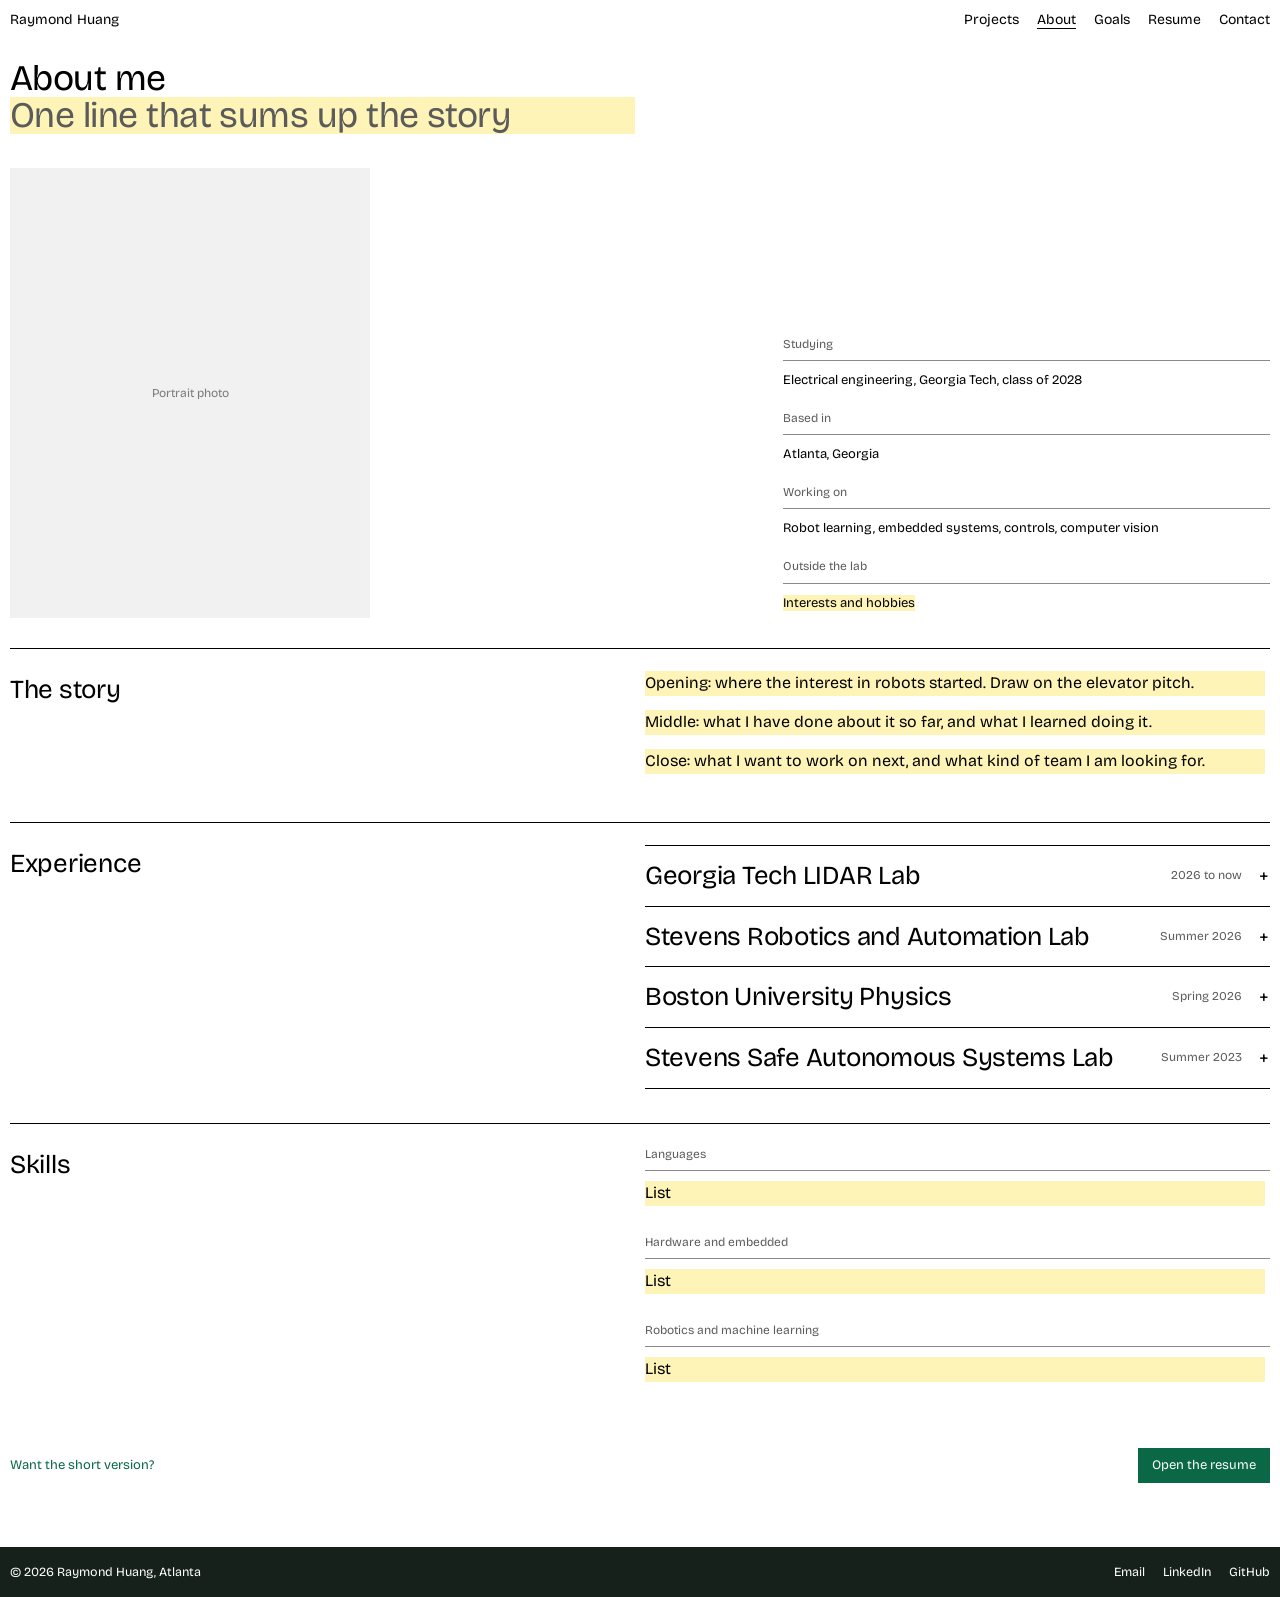
==== about.html @ d4c936e5 "Initial ePortfolio site structure" ====
<!doctype html>
<html lang="en">
<head>
<meta charset="utf-8">
<meta name="viewport" content="width=device-width, initial-scale=1">
<title>About, Raymond Huang</title>
<meta name="description" content="About Raymond Huang.">
<link rel="preconnect" href="https://fonts.googleapis.com">
<link rel="preconnect" href="https://fonts.gstatic.com" crossorigin>
<link href="https://fonts.googleapis.com/css2?family=Bricolage+Grotesque:opsz,wght@12..96,400;12..96,600&display=swap" rel="stylesheet">
<link rel="stylesheet" href="assets/styles.css">
</head>
<body>
<a class="skip" href="#main">Skip to content</a>
<header class="bar">
  <a href="index.html">Raymond Huang</a>
  <nav aria-label="Main"><ul>
    <li><a href="projects.html">Projects</a></li>
    <li><a href="about.html" aria-current="page">About</a></li>
    <li><a href="goals.html">Goals</a></li>
    <li><a href="resume.html">Resume</a></li>
    <li><a href="contact.html">Contact</a></li>
  </ul></nav>
</header>
<main id="main">
<section class="head">
  <div>
    <h1>About me<span class="todo">One line that sums up the story</span></h1>
    <!-- Replace with <img class="portrait" src="assets/img/portrait.jpg" alt="Raymond Huang"> -->
    <div class="ph portrait">Portrait photo</div>
  </div>
  <div class="meta">
    <div class="lab">Studying</div><p>Electrical engineering, Georgia Tech, class of 2028</p>
    <div class="lab">Based in</div><p>Atlanta, Georgia</p>
    <div class="lab">Working on</div><p>Robot learning, embedded systems, controls, computer vision</p>
    <div class="lab">Outside the lab</div><p><span class="todo">Interests and hobbies</span></p>
  </div>
</section>

<section class="part"><h2>The story</h2><div class="prose">
  <p class="todo">Opening: where the interest in robots started. Draw on the elevator pitch.</p>
  <p class="todo">Middle: what I have done about it so far, and what I learned doing it.</p>
  <p class="todo">Close: what I want to work on next, and what kind of team I am looking for.</p>
</div></section>

<section class="part"><h2>Experience</h2><div class="prose">
  <div class="rows">
    <details class="row"><summary>Georgia Tech LIDAR Lab<small>2026 to now</small></summary><p>Undergraduate researcher. <span class="todo">What I do there and what has come of it.</span></p></details>
    <details class="row"><summary>Stevens Robotics and Automation Lab<small>Summer 2026</small></summary><p>Research intern. <span class="todo">What I did there and what came of it.</span></p></details>
    <details class="row"><summary>Boston University Physics<small>Spring 2026</small></summary><p>Teaching assistant. <span class="todo">What I did there and what came of it.</span></p></details>
    <details class="row"><summary>Stevens Safe Autonomous Systems Lab<small>Summer 2023</small></summary><p>Research intern. <span class="todo">What I did there and what came of it.</span></p></details>
  </div>
</div></section>

<section class="part"><h2>Skills</h2><div class="prose">
  <div class="lab">Languages</div><p class="todo">List</p>
  <div class="lab">Hardware and embedded</div><p class="todo">List</p>
  <div class="lab">Robotics and machine learning</div><p class="todo">List</p>
</div></section>

<div class="cta"><span>Want the short version?</span><a class="btn" href="resume.html">Open the resume</a></div>
</main>
<footer class="end">
  <span>&copy; 2026 Raymond Huang, Atlanta</span>
  <span><a href="contact.html">Email</a><a href="contact.html">LinkedIn</a><a href="contact.html">GitHub</a></span>
</footer>
</body>
</html>
---- assets/styles.css ----
/* Raymond Huang ePortfolio. Rules and tokens are documented in design-language.md. */

:root{
  --ink:#000;--mute:#5B5B5B;--rule:#8A8A8A;--line:#CFCFCF;
  --tile:#F1F1F1;--cream:#FBFAF3;--acc:#0A6847;--deep:#17211C;
  --todo:#FFF4B8; /* highlight for placeholder text; delete the .todo rule when none are left */
}

*{box-sizing:border-box;margin:0;padding:0}
html{-webkit-text-size-adjust:100%}
body{min-height:100vh;display:flex;flex-direction:column;background:#fff;color:var(--ink);
  font:400 14px/1.45 "Bricolage Grotesque",Helvetica,Arial,sans-serif}
main{flex:1}
a{color:inherit;text-decoration:none}
ul{list-style:none}
h1,h2,h3{font-weight:400}
img{display:block;max-width:100%}
:focus-visible{outline:2px solid var(--acc);outline-offset:2px}
.skip{position:absolute;left:-999px}
.skip:focus{left:10px;top:10px;z-index:10;background:#fff;padding:6px 10px}
.todo{background:var(--todo)}
.link{color:var(--acc);text-decoration:underline;text-underline-offset:2px}

/* ---------- top bar ---------- */
.bar{display:flex;justify-content:space-between;gap:8px 16px;flex-wrap:wrap;padding:10px}
.bar ul{display:flex;gap:6px 18px;flex-wrap:wrap}
.bar a:hover{color:var(--acc)}
.bar a[aria-current]{text-decoration:underline;text-underline-offset:4px}

/* ---------- page header: headline and images left, labelled notes right ---------- */
.head{display:grid;grid-template-columns:1fr 1fr;gap:10px;padding:20px 10px 30px;align-items:end}
.head h1{font-size:clamp(26px,3.1vw,36px);line-height:1.03;letter-spacing:-.015em}
.head h1 span{display:block;color:var(--mute)}
.head.plain{align-items:start;padding-bottom:44px}
.comp{position:relative;margin-top:34px;aspect-ratio:16/9;max-width:640px}
.comp>*{position:absolute;width:54%;aspect-ratio:3/2;object-fit:cover;box-shadow:0 18px 44px rgba(0,0,0,.11)}
.comp>:first-child{left:5%;top:0}
.comp>:last-child{right:0;bottom:0;background:#fff}
.portrait{margin-top:34px;width:min(360px,100%);aspect-ratio:4/5;object-fit:cover}
.meta{padding-left:22%}
.meta p{font-size:13px;max-width:62ch;margin-bottom:6px}
.lab{font-size:12px;color:var(--mute);border-bottom:1px solid var(--rule);padding:14px 0 7px;margin-bottom:10px}

/* ---------- placeholders and tiles ---------- */
.ph{display:grid;place-items:center;text-align:center;padding:14px;background:var(--tile);color:#7A7A7A;font-size:12px}
.tiles{display:grid;grid-template-columns:repeat(4,1fr);gap:6px;padding:0 10px}
.tiles .t{aspect-ratio:4/5;width:100%;object-fit:cover;display:grid;place-items:center;text-align:center;padding:14px;background:var(--tile)}
.tiles .t.deep{background:var(--deep);color:#fff}
.tiles .t.deep svg{width:46%;height:auto}
.tiles .t.cream{background:var(--cream);color:#000;font-size:clamp(22px,2.6vw,34px);line-height:1.05;letter-spacing:-.02em}
.tiles .t.cream small{display:block;font-size:12px;letter-spacing:0;color:var(--mute);margin-top:10px}
.tiles b{display:block;font-weight:600;color:var(--acc);margin-top:9px}
.tiles span{display:block;color:var(--mute)}
.tiles a:hover b{text-decoration:underline;text-underline-offset:2px}
.tiles.shots{padding-bottom:40px}

/* ---------- results statement and action row ---------- */
.say{padding:46px 10px 18px;color:var(--acc)}
.say small{display:block;font-size:12px;margin-bottom:8px}
.say p{font-size:clamp(24px,3.3vw,44px);line-height:1.04;letter-spacing:-.02em;max-width:34em}
.cta{display:flex;justify-content:space-between;align-items:center;gap:12px;padding:18px 10px 64px;color:var(--acc);font-size:13px}
.btn{display:inline-block;background:var(--acc);color:#fff;padding:8px 14px;font-size:13px}
.btn:hover{background:#075237}

/* ---------- sections and rows ---------- */
.sec{padding:0 10px 72px}
.sec h2{font-size:clamp(28px,3.2vw,38px);letter-spacing:-.015em;line-height:1}
.sec .sub{font-size:12.5px;color:var(--mute);margin:8px 0 30px}
.rows{border-bottom:1px solid #000}
.row{display:block;border-top:1px solid #000}
.row>summary,a.row{display:flex;justify-content:space-between;align-items:center;gap:16px;padding:11px 0;
  font-size:clamp(20px,2.2vw,26px);letter-spacing:-.01em}
.row>summary{cursor:pointer;list-style:none}
.row>summary::-webkit-details-marker{display:none}
.row small{display:flex;gap:16px;align-items:center;font-size:12px;letter-spacing:0;color:var(--mute);text-align:right}
.row>summary small::after{content:"+";font-size:19px;color:#000;width:12px;text-align:center}
.row[open]>summary small::after{content:"\2212"}
a.row small{color:var(--acc)}
a.row:hover>span{color:var(--acc)}
.row ul{padding:2px 0 18px;max-width:800px}
.row li{display:grid;grid-template-columns:150px 1fr;gap:12px;padding:5px 0;font-size:13.5px}
.row li span{color:var(--mute)}
.row>p{font-size:16px;line-height:1.55;max-width:62ch;padding:2px 0 20px}

/* ---------- long-form parts: title left, reading text right ---------- */
.part{display:grid;grid-template-columns:1fr 1fr;gap:10px;margin:0 10px;padding:22px 0 34px;border-top:1px solid #000}
.part h2{font-size:clamp(20px,2.2vw,26px);letter-spacing:-.01em}
.prose p{font-size:16px;line-height:1.55;max-width:62ch;margin-bottom:14px}
.prose .lab:first-child{padding-top:0}

/* ---------- project index table ---------- */
.ix{width:100%;border-collapse:collapse;margin-top:44px;font-size:13px}
.ix th{font-weight:400;font-size:12px;color:var(--mute);text-align:left;border-bottom:1px solid var(--rule);padding:0 8px 8px 0}
.ix td{padding:8px 8px 0 0;vertical-align:top}
.ix a:hover{color:var(--acc)}
.ix .soon td{color:var(--mute)}

/* ---------- resume viewer ---------- */
.pdf{display:block;width:100%;height:min(1100px,130vw);border:1px solid var(--line)}

/* ---------- footer ---------- */
.end{background:var(--deep);color:#fff;display:flex;justify-content:space-between;flex-wrap:wrap;gap:10px;padding:16px 10px;font-size:12.5px}
.end span+span{display:flex;gap:18px}
.end a:hover{text-decoration:underline;text-underline-offset:3px}

/* ---------- phone ---------- */
@media(max-width:760px){
  body{font-size:15px}
  .head{grid-template-columns:1fr;gap:28px}
  .meta{padding-left:0}
  .meta p{font-size:14px}
  .tiles{grid-template-columns:1fr 1fr;row-gap:22px}
  .part{grid-template-columns:1fr}
  .row li{grid-template-columns:1fr;gap:0}
  .row>summary small{font-size:0;gap:0}
  .ix th:nth-child(3),.ix td:nth-child(3){display:none}
}
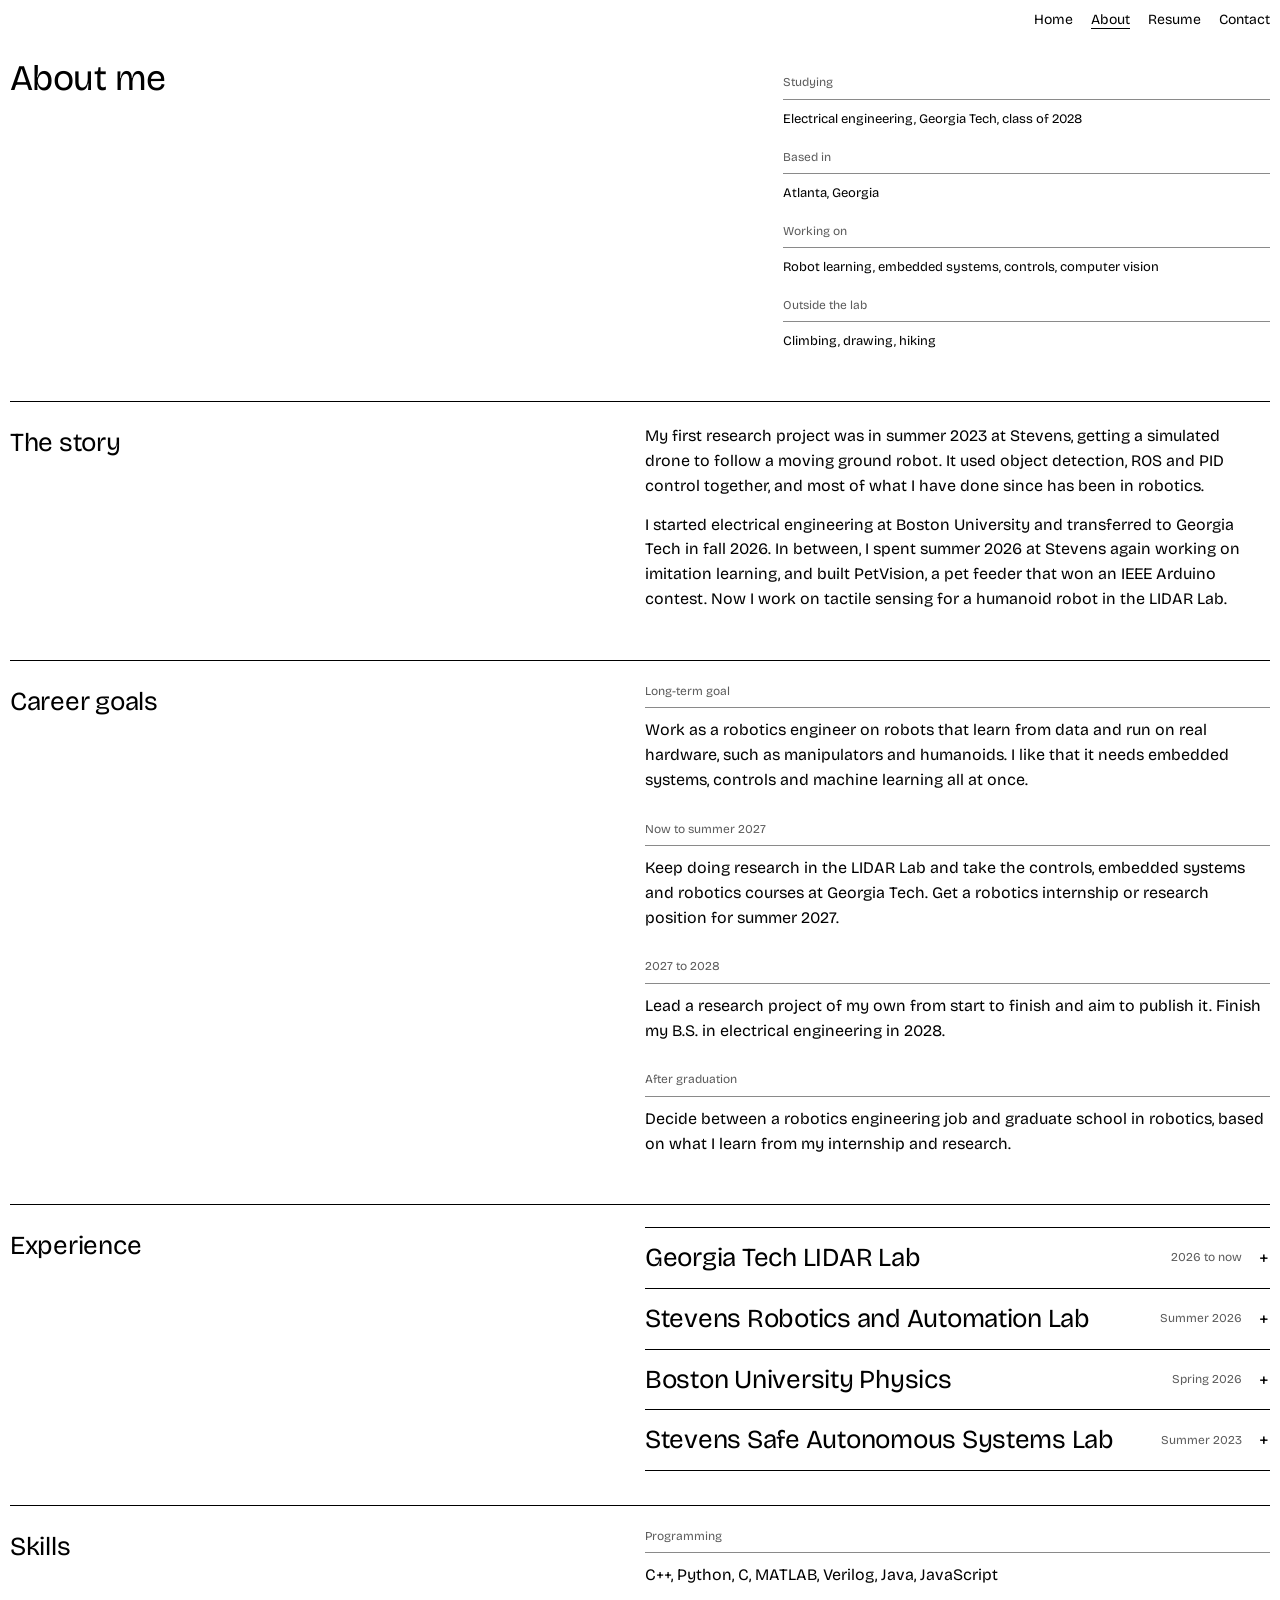
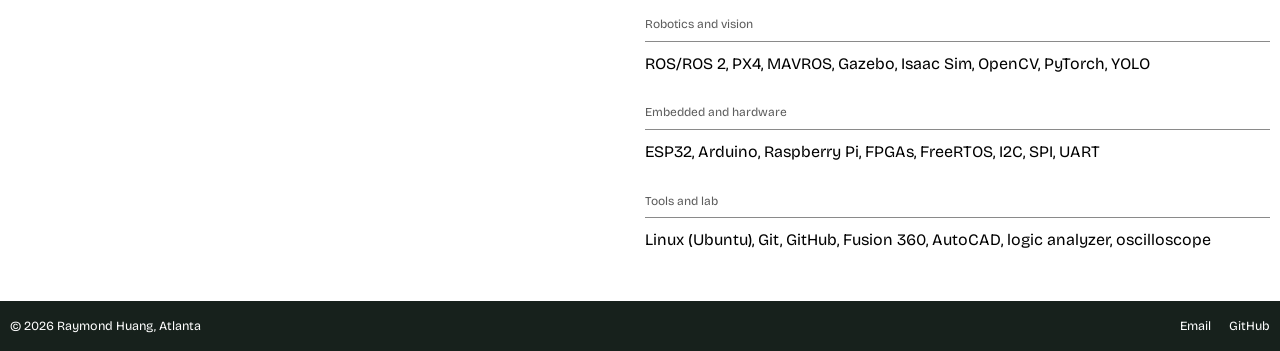
==== commit 85af8cc3: "Fill in site content: home, about with career goals, resume, contact, project pages - Home: welcome " ====
--- a/about.html
+++ b/about.html
@@ -13,56 +13,83 @@
 <body>
 <a class="skip" href="#main">Skip to content</a>
 <header class="bar">
-  <a href="index.html">Raymond Huang</a>
   <nav aria-label="Main"><ul>
-    <li><a href="projects.html">Projects</a></li>
+    <li><a href="index.html">Home</a></li>
     <li><a href="about.html" aria-current="page">About</a></li>
-    <li><a href="goals.html">Goals</a></li>
     <li><a href="resume.html">Resume</a></li>
     <li><a href="contact.html">Contact</a></li>
   </ul></nav>
 </header>
 <main id="main">
-<section class="head">
-  <div>
-    <h1>About me<span class="todo">One line that sums up the story</span></h1>
-    <!-- Replace with <img class="portrait" src="assets/img/portrait.jpg" alt="Raymond Huang"> -->
-    <div class="ph portrait">Portrait photo</div>
-  </div>
+<section class="head plain">
+  <h1>About me</h1>
   <div class="meta">
     <div class="lab">Studying</div><p>Electrical engineering, Georgia Tech, class of 2028</p>
     <div class="lab">Based in</div><p>Atlanta, Georgia</p>
     <div class="lab">Working on</div><p>Robot learning, embedded systems, controls, computer vision</p>
-    <div class="lab">Outside the lab</div><p><span class="todo">Interests and hobbies</span></p>
+    <div class="lab">Outside the lab</div><p>Climbing, drawing, hiking</p>
   </div>
 </section>
 
 <section class="part"><h2>The story</h2><div class="prose">
-  <p class="todo">Opening: where the interest in robots started. Draw on the elevator pitch.</p>
-  <p class="todo">Middle: what I have done about it so far, and what I learned doing it.</p>
-  <p class="todo">Close: what I want to work on next, and what kind of team I am looking for.</p>
+  <p>My first research project was in summer 2023 at Stevens, getting a simulated drone to follow a moving ground robot. It used object detection, ROS and PID control together, and most of what I have done since has been in robotics.</p>
+  <p>I started electrical engineering at Boston University and transferred to Georgia Tech in fall 2026. In between, I spent summer 2026 at Stevens again working on imitation learning, and built PetVision, a pet feeder that won an IEEE Arduino contest. Now I work on tactile sensing for a humanoid robot in the LIDAR Lab.</p>
+</div></section>
+
+<section class="part"><h2>Career goals</h2><div class="prose">
+  <div class="lab">Long-term goal</div>
+  <p>Work as a robotics engineer on robots that learn from data and run on real hardware, such as manipulators and humanoids. I like that it needs embedded systems, controls and machine learning all at once.</p>
+  <div class="lab">Now to summer 2027</div>
+  <p>Keep doing research in the LIDAR Lab and take the controls, embedded systems and robotics courses at Georgia Tech. Get a robotics internship or research position for summer 2027.</p>
+  <div class="lab">2027 to 2028</div>
+  <p>Lead a research project of my own from start to finish and aim to publish it. Finish my B.S. in electrical engineering in 2028.</p>
+  <div class="lab">After graduation</div>
+  <p>Decide between a robotics engineering job and graduate school in robotics, based on what I learn from my internship and research.</p>
 </div></section>
 
 <section class="part"><h2>Experience</h2><div class="prose">
   <div class="rows">
-    <details class="row"><summary>Georgia Tech LIDAR Lab<small>2026 to now</small></summary><p>Undergraduate researcher. <span class="todo">What I do there and what has come of it.</span></p></details>
-    <details class="row"><summary>Stevens Robotics and Automation Lab<small>Summer 2026</small></summary><p>Research intern. <span class="todo">What I did there and what came of it.</span></p></details>
-    <details class="row"><summary>Boston University Physics<small>Spring 2026</small></summary><p>Teaching assistant. <span class="todo">What I did there and what came of it.</span></p></details>
-    <details class="row"><summary>Stevens Safe Autonomous Systems Lab<small>Summer 2023</small></summary><p>Research intern. <span class="todo">What I did there and what came of it.</span></p></details>
+    <details class="row"><summary>Georgia Tech LIDAR Lab<small>2026 to now</small></summary>
+      <p class="role">Undergraduate researcher</p>
+      <ul class="pts">
+        <li>Contribute to humanoid whole-body manipulation research by building on the lab's tactile sensing platform, which pairs wearable tactile sensors with a learned, force-aware planner to control a Unitree G1 humanoid.</li>
+      </ul></details>
+    <details class="row"><summary>Stevens Robotics and Automation Lab<small>Summer 2026</small></summary>
+      <p class="role">Research intern, second author on a paper submitted to ICRA 2027</p>
+      <ul class="pts">
+        <li>Made visuomotor policies robust to camera motion by expanding training data with novel-view synthesis from a feed-forward 3D Gaussian Splatting model. The full method reached 97.5% success vs. an 80% baseline over 40 trials.</li>
+        <li>Trained a custom U-Net segmentation model in PyTorch on about 500 hand-labeled images to mask out the robot arm during deployment, helping close the embodiment gap between human demonstrations and the robot.</li>
+        <li>Calibrated and hardware-synchronized event and RGB-D cameras, and automated the data collection pipeline with Python scripts, cutting processing time per task from about 8 hours to about 30 minutes.</li>
+        <li>Built a Gaussian Splatting simulation environment to test visuomotor policies before running them on the robot.</li>
+      </ul></details>
+    <details class="row"><summary>Boston University Physics<small>Spring 2026</small></summary>
+      <p class="role">Teaching assistant</p>
+      <ul class="pts">
+        <li>Led 3 weekly problem-solving sections for about 75 of the 500 students in an introductory mechanics course.</li>
+        <li>Co-developed an animated traveling-wave simulation with other TAs to teach wave concepts. Across 208 pre/post survey responses, correct-answer rates rose from 51% to 83%.</li>
+      </ul></details>
+    <details class="row"><summary>Stevens Safe Autonomous Systems Lab<small>Summer 2023</small></summary>
+      <p class="role">Research intern, poster at the 2024 IEEE MIT URTC</p>
+      <ul class="pts">
+        <li>Built a Gazebo simulation testbed with PX4 software-in-the-loop, a camera-equipped drone and a moving ground robot.</li>
+        <li>Fine-tuned YOLO to detect the robot in the drone's video feed, and used camera geometry to estimate its 3D position.</li>
+        <li>Developed a C++ ROS pipeline combining detection, position estimation and control, with separate PID loops for following distance, altitude and yaw sending setpoints to PX4 over MAVROS.</li>
+        <li>Analyzed tracking error from simulation logs in Python to tune controller gains across different ground-robot speeds.</li>
+      </ul></details>
   </div>
 </div></section>
 
 <section class="part"><h2>Skills</h2><div class="prose">
-  <div class="lab">Languages</div><p class="todo">List</p>
-  <div class="lab">Hardware and embedded</div><p class="todo">List</p>
-  <div class="lab">Robotics and machine learning</div><p class="todo">List</p>
+  <div class="lab">Programming</div><p>C++, Python, C, MATLAB, Verilog, Java, JavaScript</p>
+  <div class="lab">Robotics and vision</div><p>ROS/ROS 2, PX4, MAVROS, Gazebo, Isaac Sim, OpenCV, PyTorch, YOLO</p>
+  <div class="lab">Embedded and hardware</div><p>ESP32, Arduino, Raspberry Pi, FPGAs, FreeRTOS, I2C, SPI, UART</p>
+  <div class="lab">Tools and lab</div><p>Linux (Ubuntu), Git, GitHub, Fusion 360, AutoCAD, logic analyzer, oscilloscope</p>
 </div></section>
+</main>
 
-<div class="cta"><span>Want the short version?</span><a class="btn" href="resume.html">Open the resume</a></div>
-</main>
 <footer class="end">
   <span>&copy; 2026 Raymond Huang, Atlanta</span>
-  <span><a href="contact.html">Email</a><a href="contact.html">LinkedIn</a><a href="contact.html">GitHub</a></span>
+  <span><a href="mailto:raymond.tingrui.huang@gmail.com">Email</a><a href="https://github.com/rayhuang550">GitHub</a></span>
 </footer>
 </body>
 </html>
--- a/assets/styles.css
+++ b/assets/styles.css
@@ -22,7 +22,7 @@
 .link{color:var(--acc);text-decoration:underline;text-underline-offset:2px}
 
 /* ---------- top bar ---------- */
-.bar{display:flex;justify-content:space-between;gap:8px 16px;flex-wrap:wrap;padding:10px}
+.bar{display:flex;justify-content:flex-end;gap:8px 16px;flex-wrap:wrap;padding:10px}
 .bar ul{display:flex;gap:6px 18px;flex-wrap:wrap}
 .bar a:hover{color:var(--acc)}
 .bar a[aria-current]{text-decoration:underline;text-underline-offset:4px}
@@ -36,6 +36,8 @@
 .comp>*{position:absolute;width:54%;aspect-ratio:3/2;object-fit:cover;box-shadow:0 18px 44px rgba(0,0,0,.11)}
 .comp>:first-child{left:5%;top:0}
 .comp>:last-child{right:0;bottom:0;background:#fff}
+.skills{display:grid;grid-template-columns:1fr 1fr;gap:0 24px;margin-top:34px;max-width:640px}
+.skills p{font-size:13px;margin-bottom:6px}
 .portrait{margin-top:34px;width:min(360px,100%);aspect-ratio:4/5;object-fit:cover}
 .meta{padding-left:22%}
 .meta p{font-size:13px;max-width:62ch;margin-bottom:6px}
@@ -45,6 +47,7 @@
 .ph{display:grid;place-items:center;text-align:center;padding:14px;background:var(--tile);color:#7A7A7A;font-size:12px}
 .tiles{display:grid;grid-template-columns:repeat(4,1fr);gap:6px;padding:0 10px}
 .tiles .t{aspect-ratio:4/5;width:100%;object-fit:cover;display:grid;place-items:center;text-align:center;padding:14px;background:var(--tile)}
+.tiles img.t{padding:0;display:block}
 .tiles .t.deep{background:var(--deep);color:#fff}
 .tiles .t.deep svg{width:46%;height:auto}
 .tiles .t.cream{background:var(--cream);color:#000;font-size:clamp(22px,2.6vw,34px);line-height:1.05;letter-spacing:-.02em}
@@ -53,6 +56,7 @@
 .tiles span{display:block;color:var(--mute)}
 .tiles a:hover b{text-decoration:underline;text-underline-offset:2px}
 .tiles.shots{padding-bottom:40px}
+.tiles+.sec{padding-top:72px}
 
 /* ---------- results statement and action row ---------- */
 .say{padding:46px 10px 18px;color:var(--acc)}
@@ -61,10 +65,15 @@
 .cta{display:flex;justify-content:space-between;align-items:center;gap:12px;padding:18px 10px 64px;color:var(--acc);font-size:13px}
 .btn{display:inline-block;background:var(--acc);color:#fff;padding:8px 14px;font-size:13px}
 .btn:hover{background:#075237}
+/* bigger action row at the end of the home page */
+.cta.big{flex-wrap:wrap;margin:0 10px;padding:26px 0 80px;border-top:1px solid #000;color:var(--ink);
+  font-size:clamp(28px,3.2vw,38px);line-height:1;letter-spacing:-.015em}
+.cta.big .btn{font-size:16px;letter-spacing:0;padding:14px 26px}
 
 /* ---------- sections and rows ---------- */
 .sec{padding:0 10px 72px}
 .sec h2{font-size:clamp(28px,3.2vw,38px);letter-spacing:-.015em;line-height:1}
+.sect-title{font-size:clamp(28px,3.2vw,38px);letter-spacing:-.015em;line-height:1;padding:42px 10px 30px}
 .sec .sub{font-size:12.5px;color:var(--mute);margin:8px 0 30px}
 .rows{border-bottom:1px solid #000}
 .row{display:block;border-top:1px solid #000}
@@ -81,12 +90,52 @@
 .row li{display:grid;grid-template-columns:150px 1fr;gap:12px;padding:5px 0;font-size:13.5px}
 .row li span{color:var(--mute)}
 .row>p{font-size:16px;line-height:1.55;max-width:62ch;padding:2px 0 20px}
+.row>p.role{padding-bottom:6px;color:var(--mute)}
+.row ul.pts{list-style:disc;padding:0 0 20px 18px;max-width:62ch}
+.row ul.pts li{display:list-item;font-size:15px;line-height:1.5;padding:3px 0}
+
+/* ---------- experience columns (home): same 4-column grid as the project tiles ---------- */
+.roles{display:grid;grid-template-columns:repeat(4,1fr);gap:6px;margin-top:30px}
+.roles>div{padding-right:18px}
+.roles .lab{padding-top:0}
+.roles p{font-size:13.5px;max-width:36ch}
+.roles .org{color:var(--mute)}
+.roles .what{margin-top:10px}
 
 /* ---------- long-form parts: title left, reading text right ---------- */
 .part{display:grid;grid-template-columns:1fr 1fr;gap:10px;margin:0 10px;padding:22px 0 34px;border-top:1px solid #000}
 .part h2{font-size:clamp(20px,2.2vw,26px);letter-spacing:-.01em}
 .prose p{font-size:16px;line-height:1.55;max-width:62ch;margin-bottom:14px}
 .prose .lab:first-child{padding-top:0}
+
+/* ---------- project pages: model placeholder, video, figures, results ---------- */
+.model{display:block;margin-top:34px;width:100%;aspect-ratio:16/9;object-fit:cover;max-width:640px;background:var(--tile)}
+.video{position:relative;aspect-ratio:16/9;background:var(--deep);margin-bottom:6px}
+.video iframe{position:absolute;inset:0;width:100%;height:100%;border:0}
+.fig{margin:6px 0 26px;max-width:62ch}
+.fig img{width:100%;border:1px solid #E6E6E6;background:#fff}
+.fig figcaption{font-size:12px;color:var(--mute);margin-top:7px}
+.stats{display:grid;grid-template-columns:repeat(3,1fr);gap:6px;padding:0 10px}
+.stats>div{background:var(--cream);padding:26px 16px 22px}
+.stats b{display:block;font-weight:400;font-size:clamp(28px,3.2vw,40px);line-height:1;letter-spacing:-.02em}
+.stats span{display:block;font-size:12px;color:var(--mute);margin-top:10px}
+.reid{padding:30px 10px 40px}
+.reid .lab{padding-top:0}
+.reid-grid{display:grid;grid-template-columns:repeat(8,1fr);gap:6px}
+.reid-grid.refs{grid-template-columns:repeat(6,1fr);margin-bottom:34px}
+.reid-grid figure{min-width:0}
+.reid-grid img{width:100%;aspect-ratio:3/4;object-fit:cover;background:var(--tile)}
+.reid-grid figcaption{font-size:12px;margin-top:5px}
+.reid-grid figcaption span{display:block;color:var(--mute)}
+.row>.reid-grid{padding:4px 0 22px}
+.video video{position:absolute;inset:0;width:100%;height:100%;background:#000}
+.fig video{display:block;width:100%;border:1px solid #E6E6E6}
+.fig.poster{max-width:760px;padding:6px 0 26px;margin:0}
+.prose .cap{font-size:12px;color:var(--mute);margin-top:7px}
+.prose .ix{margin:6px 0 24px;max-width:62ch}
+.vids{display:grid;grid-template-columns:1fr 1fr;gap:6px;padding:6px 10px 56px}
+.vids video{display:block;width:100%;aspect-ratio:16/9;background:#000}
+.vids figcaption{font-size:12px;color:var(--mute);margin-top:7px}
 
 /* ---------- project index table ---------- */
 .ix{width:100%;border-collapse:collapse;margin-top:44px;font-size:13px}
@@ -108,10 +157,16 @@
   body{font-size:15px}
   .head{grid-template-columns:1fr;gap:28px}
   .meta{padding-left:0}
+  /* home: welcome notes before skills on phones */
+  .head>div:has(.skills){display:contents}
+  .skills{order:2;margin-top:0}
   .meta p{font-size:14px}
-  .tiles{grid-template-columns:1fr 1fr;row-gap:22px}
+  .tiles,.roles{grid-template-columns:1fr 1fr;row-gap:22px}
+  .roles p{font-size:14px}
   .part{grid-template-columns:1fr}
+  .stats,.vids{grid-template-columns:1fr}
+  .reid-grid{grid-template-columns:repeat(3,1fr)}
+  .reid-grid.refs{grid-template-columns:repeat(3,1fr)}
   .row li{grid-template-columns:1fr;gap:0}
   .row>summary small{font-size:0;gap:0}
-  .ix th:nth-child(3),.ix td:nth-child(3){display:none}
 }
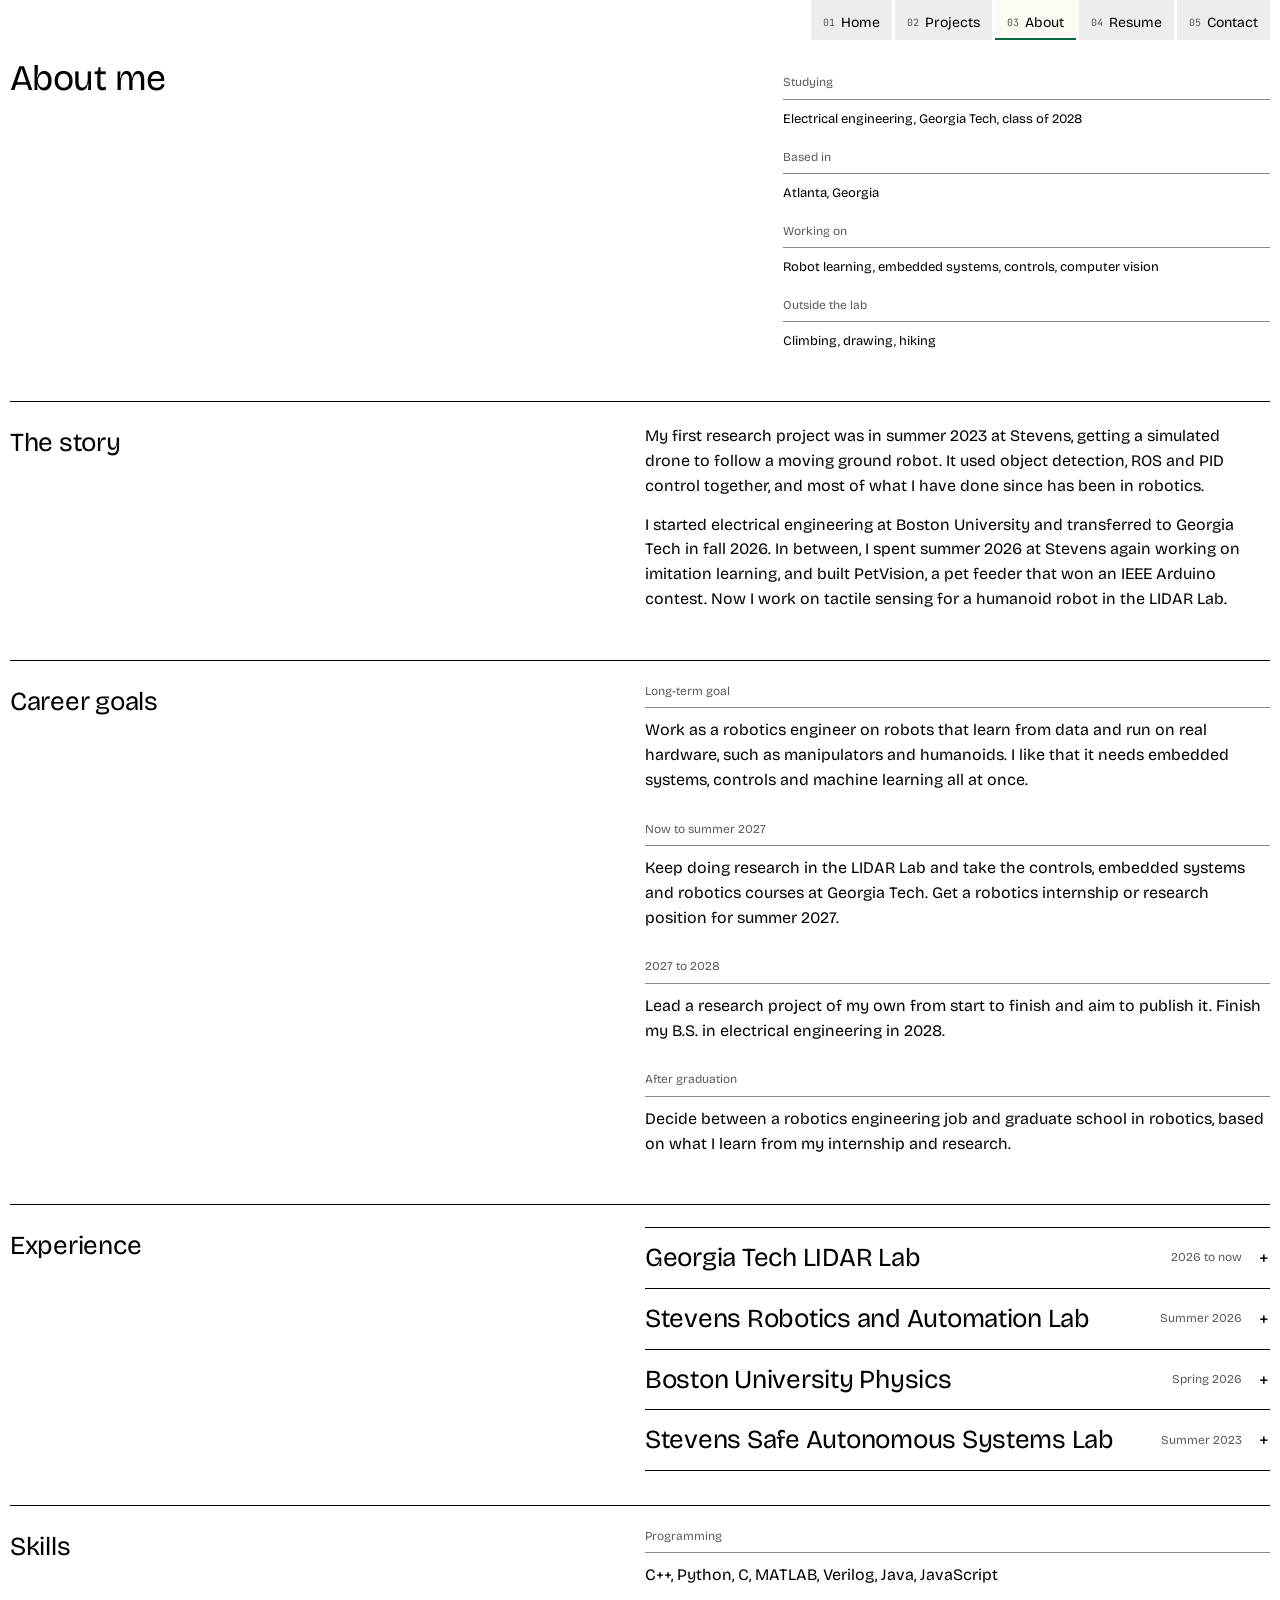
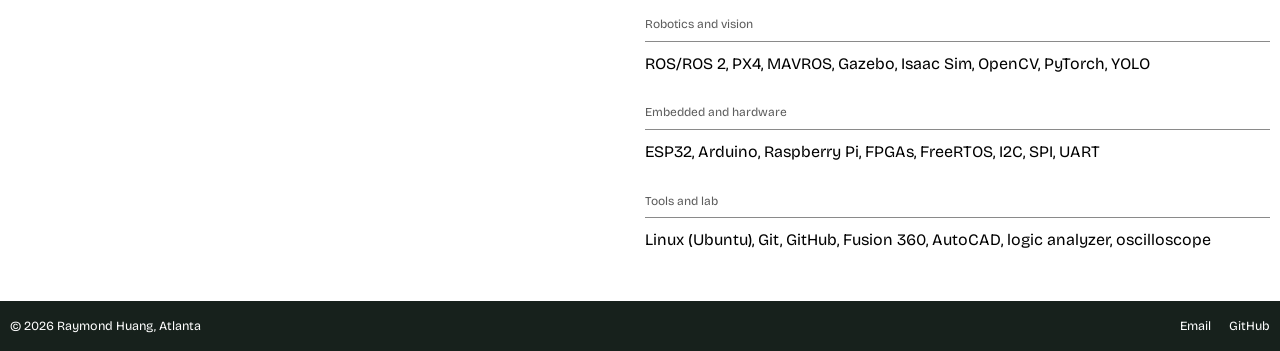
==== commit f3509160: "Sticky numbered top bar with Projects and Next project tabs; ASCII 3D project tiles - Top bar stays " ====
--- a/about.html
+++ b/about.html
@@ -7,17 +7,18 @@
 <meta name="description" content="About Raymond Huang.">
 <link rel="preconnect" href="https://fonts.googleapis.com">
 <link rel="preconnect" href="https://fonts.gstatic.com" crossorigin>
-<link href="https://fonts.googleapis.com/css2?family=Bricolage+Grotesque:opsz,wght@12..96,400;12..96,600&display=swap" rel="stylesheet">
+<link href="https://fonts.googleapis.com/css2?family=Bricolage+Grotesque:opsz,wght@12..96,400;12..96,600&family=JetBrains+Mono:wght@400&display=swap" rel="stylesheet">
 <link rel="stylesheet" href="assets/styles.css">
 </head>
 <body>
 <a class="skip" href="#main">Skip to content</a>
 <header class="bar">
   <nav aria-label="Main"><ul>
-    <li><a href="index.html">Home</a></li>
-    <li><a href="about.html" aria-current="page">About</a></li>
-    <li><a href="resume.html">Resume</a></li>
-    <li><a href="contact.html">Contact</a></li>
+    <li><a href="index.html"><i aria-hidden="true">01</i>Home</a></li>
+    <li><a href="index.html#projects"><i aria-hidden="true">02</i>Projects</a></li>
+    <li><a href="about.html" aria-current="page"><i aria-hidden="true">03</i>About</a></li>
+    <li><a href="resume.html"><i aria-hidden="true">04</i>Resume</a></li>
+    <li><a href="contact.html"><i aria-hidden="true">05</i>Contact</a></li>
   </ul></nav>
 </header>
 <main id="main">
--- a/assets/styles.css
+++ b/assets/styles.css
@@ -17,15 +17,33 @@
 img{display:block;max-width:100%}
 :focus-visible{outline:2px solid var(--acc);outline-offset:2px}
 .skip{position:absolute;left:-999px}
-.skip:focus{left:10px;top:10px;z-index:10;background:#fff;padding:6px 10px}
+.skip:focus{left:10px;top:10px;z-index:30;background:#fff;padding:6px 10px}
 .todo{background:var(--todo)}
 .link{color:var(--acc);text-decoration:underline;text-underline-offset:2px}
 
-/* ---------- top bar ---------- */
-.bar{display:flex;justify-content:flex-end;gap:8px 16px;flex-wrap:wrap;padding:10px}
-.bar ul{display:flex;gap:6px 18px;flex-wrap:wrap}
-.bar a:hover{color:var(--acc)}
-.bar a[aria-current]{text-decoration:underline;text-underline-offset:4px}
+/* ---------- top bar: sticky numbered tabs hanging from the top edge; the page shows through the gaps ---------- */
+.bar{position:sticky;top:0;z-index:20;display:flex;justify-content:flex-end;padding:0 10px;pointer-events:none}
+.bar ul{display:flex;justify-content:flex-end;align-items:flex-start;flex-wrap:wrap;gap:3px}
+.bar a{display:block;padding:13px 12px 7px;pointer-events:auto;white-space:nowrap;
+  background:rgba(226,226,226,.6);-webkit-backdrop-filter:blur(14px) saturate(1.6);backdrop-filter:blur(14px) saturate(1.6);
+  transition:padding .2s ease,margin .2s ease,background-color .2s ease,color .2s ease}
+.bar a i{font:400 10px/1 "JetBrains Mono",monospace;font-style:normal;color:var(--mute);margin-right:6px;vertical-align:1px;transition:color .2s ease}
+.bar a[aria-current]{background-color:var(--cream);box-shadow:inset 0 -2px 0 var(--acc)}
+/* project pages: "Next project" tab, set apart to the left of Home */
+.bar li:has(.next){margin-right:9px}
+.bar a.next{background-color:var(--acc);color:#fff}
+.bar a.next i{color:rgba(255,255,255,.72)}
+.bar .arr{display:inline-block;margin-left:7px;transition:transform .2s ease}
+@media(hover:hover){
+  /* the tab drops 7px; the matching negative margin keeps the bar's height, so nothing below moves */
+  .bar a:hover{padding-bottom:14px;margin-bottom:-7px;background-color:rgba(180,180,180,.85)}
+  .bar a:hover i{color:#333}
+  .bar a[aria-current]:hover{background-color:var(--cream)}
+  .bar a.next:hover{background-color:var(--deep)}
+  .bar a.next:hover i{color:rgba(255,255,255,.72)}
+  .bar a.next:hover .arr{transform:translateX(4px)}
+}
+@media(prefers-reduced-motion:no-preference){html{scroll-behavior:smooth}}
 
 /* ---------- page header: headline and images left, labelled notes right ---------- */
 .head{display:grid;grid-template-columns:1fr 1fr;gap:10px;padding:20px 10px 30px;align-items:end}
@@ -48,6 +66,9 @@
 .tiles{display:grid;grid-template-columns:repeat(4,1fr);gap:6px;padding:0 10px}
 .tiles .t{aspect-ratio:4/5;width:100%;object-fit:cover;display:grid;place-items:center;text-align:center;padding:14px;background:var(--tile)}
 .tiles img.t{padding:0;display:block}
+/* spinning ASCII models, drawn by assets/ascii3d.js */
+.tiles .t.ascii{position:relative;padding:0;overflow:hidden}
+.tiles .t.ascii canvas{position:absolute;inset:0;width:100%;height:100%}
 .tiles .t.deep{background:var(--deep);color:#fff}
 .tiles .t.deep svg{width:46%;height:auto}
 .tiles .t.cream{background:var(--cream);color:#000;font-size:clamp(22px,2.6vw,34px);line-height:1.05;letter-spacing:-.02em}
@@ -155,6 +176,13 @@
 /* ---------- phone ---------- */
 @media(max-width:760px){
   body{font-size:15px}
+  .bar{padding:0 8px}
+  .bar ul{gap:2px}
+  .bar a{padding:11px 7px 6px;font-size:12.5px}
+  .bar a i{display:none}
+  .bar .next .nw{display:none}
+  .bar .arr{margin-left:4px}
+  .bar li:has(.next){margin-right:4px}
   .head{grid-template-columns:1fr;gap:28px}
   .meta{padding-left:0}
   /* home: welcome notes before skills on phones */
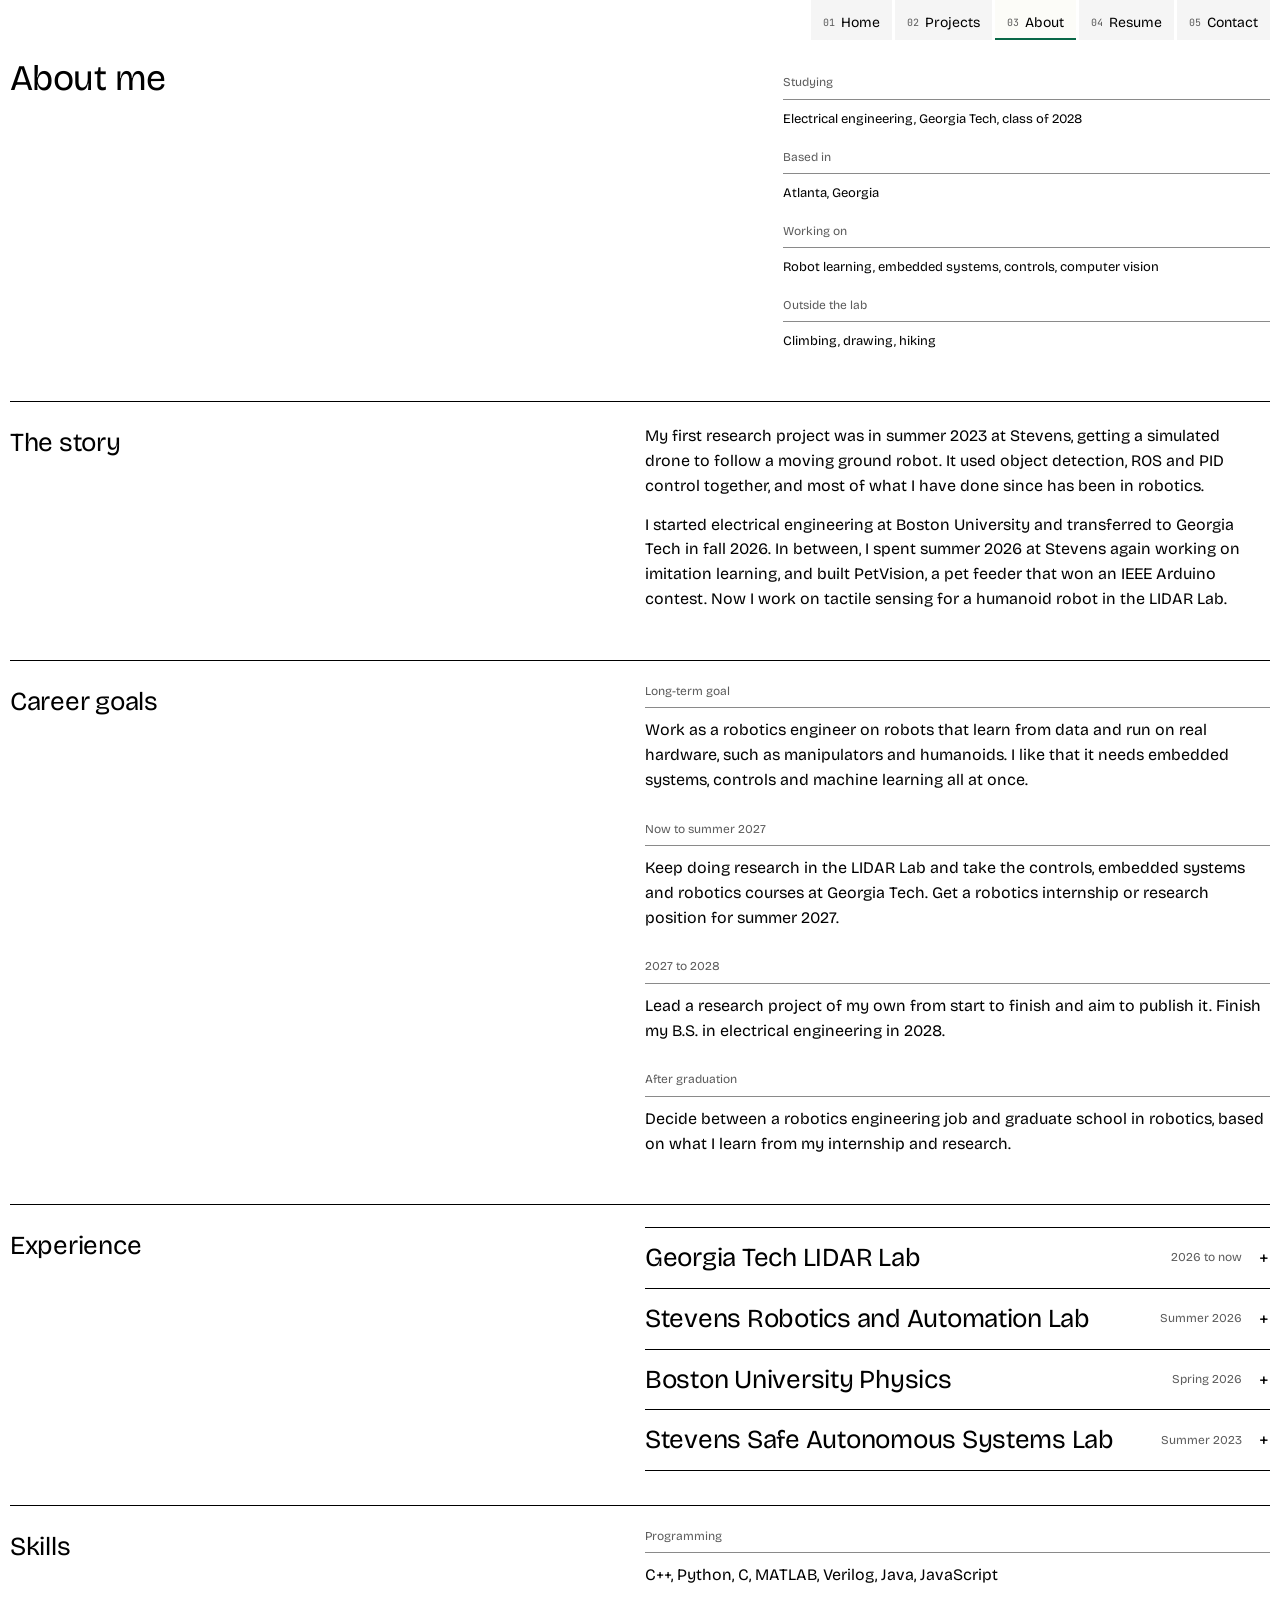
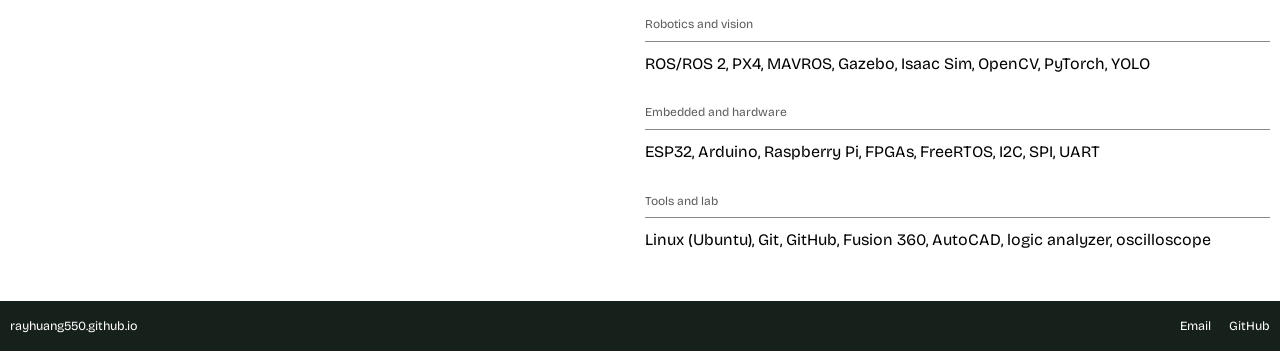
==== commit 9d49f0e1: "ASCII hover fills models with "explore"; footer shows the site URL - Hovering an ASCII picture turns" ====
--- a/about.html
+++ b/about.html
@@ -89,7 +89,7 @@
 </main>
 
 <footer class="end">
-  <span>&copy; 2026 Raymond Huang, Atlanta</span>
+  <span><a href="https://rayhuang550.github.io/">rayhuang550.github.io</a></span>
   <span><a href="mailto:raymond.tingrui.huang@gmail.com">Email</a><a href="https://github.com/rayhuang550">GitHub</a></span>
 </footer>
 </body>
--- a/assets/styles.css
+++ b/assets/styles.css
@@ -25,10 +25,10 @@
 .bar{position:sticky;top:0;z-index:20;display:flex;justify-content:flex-end;padding:0 10px;pointer-events:none}
 .bar ul{display:flex;justify-content:flex-end;align-items:flex-start;flex-wrap:wrap;gap:3px}
 .bar a{display:block;padding:13px 12px 7px;pointer-events:auto;white-space:nowrap;
-  background:rgba(226,226,226,.6);-webkit-backdrop-filter:blur(14px) saturate(1.6);backdrop-filter:blur(14px) saturate(1.6);
+  background:rgba(226,226,226,.35);-webkit-backdrop-filter:blur(8px) saturate(1.5);backdrop-filter:blur(8px) saturate(1.5);
   transition:padding .2s ease,margin .2s ease,background-color .2s ease,color .2s ease}
 .bar a i{font:400 10px/1 "JetBrains Mono",monospace;font-style:normal;color:var(--mute);margin-right:6px;vertical-align:1px;transition:color .2s ease}
-.bar a[aria-current]{background-color:var(--cream);box-shadow:inset 0 -2px 0 var(--acc)}
+.bar a[aria-current]{background-color:rgba(251,250,243,.6);box-shadow:inset 0 -2px 0 var(--acc)}
 /* project pages: "Next project" tab, set apart to the left of Home */
 .bar li:has(.next){margin-right:9px}
 .bar a.next{background-color:var(--acc);color:#fff}
@@ -36,9 +36,9 @@
 .bar .arr{display:inline-block;margin-left:7px;transition:transform .2s ease}
 @media(hover:hover){
   /* the tab drops 7px; the matching negative margin keeps the bar's height, so nothing below moves */
-  .bar a:hover{padding-bottom:14px;margin-bottom:-7px;background-color:rgba(180,180,180,.85)}
+  .bar a:hover{padding-bottom:14px;margin-bottom:-7px;background-color:rgba(170,170,170,.55)}
   .bar a:hover i{color:#333}
-  .bar a[aria-current]:hover{background-color:var(--cream)}
+  .bar a[aria-current]:hover{background-color:rgba(251,250,243,.6)}
   .bar a.next:hover{background-color:var(--deep)}
   .bar a.next:hover i{color:rgba(255,255,255,.72)}
   .bar a.next:hover .arr{transform:translateX(4px)}
@@ -54,12 +54,42 @@
 .comp>*{position:absolute;width:54%;aspect-ratio:3/2;object-fit:cover;box-shadow:0 18px 44px rgba(0,0,0,.11)}
 .comp>:first-child{left:5%;top:0}
 .comp>:last-child{right:0;bottom:0;background:#fff}
-.skills{display:grid;grid-template-columns:1fr 1fr;gap:0 24px;margin-top:34px;max-width:640px}
-.skills p{font-size:13px;margin-bottom:6px}
+/* home: swaying ASCII clipboard under the name, links to the resume (drawn by assets/ascii3d.js);
+   the bottom 22px holds its "> view_" cue */
+.resume-art{display:block;position:relative;margin:34px auto 0;width:clamp(240px,24vw,440px);aspect-ratio:240/322}
+.resume-art .ascii{position:absolute;inset:0 0 22px}
+.resume-art canvas{position:absolute;inset:0;width:100%;height:100%}
+/* home: name on top, then the clipboard (still centred in the left half) with the about card a fixed gap to its right,
+   vertically centred on it */
+.head.home{display:block}
+.head.home .intro{display:flex;align-items:center;gap:clamp(40px,5vw,96px);margin-top:34px}
+.head.home .resume-art{flex:none;margin:0 0 0 calc((50% - clamp(240px,24vw,440px))/2)}
+.head.home .meta{flex:1;max-width:600px;padding-left:0}
+.head.home .meta :is(p,.kv,.xp){max-width:none}
+/* the whole card links to About through the "> about_" cue, which stretches over it; arrow top right, both green on hover */
+.about-card{position:relative}
+.about-card::after{content:"\2197";position:absolute;top:10px;right:0;pointer-events:none;
+  font:400 18px/1 "JetBrains Mono",monospace;color:#8A8A8A;transition:transform .25s ease,color .25s ease}
+.about-card .cue{display:inline-block;margin-top:14px;font:400 11px/1 "JetBrains Mono",monospace;color:#8A8A8A;transition:color .25s ease}
+.about-card .cue::before{content:"";position:absolute;inset:0;z-index:1}
+.about-card .cue::after{content:"_";animation:blink 1.1s steps(1) infinite}
+.about-card .cue:focus-visible{outline:none}
+.about-card:has(.cue:focus-visible){outline:2px solid var(--acc);outline-offset:6px}
+.about-card:hover::after,.about-card:has(.cue:focus-visible)::after{color:var(--acc);transform:translate(3px,-3px)}
+.about-card:hover .cue,.about-card .cue:focus-visible{color:var(--acc)}
+/* section labels and their rules turn green with the cues; body text stays black */
+.about-card .lab{transition:color .25s ease,border-color .25s ease}
+.about-card:hover .lab,.about-card:has(.cue:focus-visible) .lab{color:var(--acc);border-bottom-color:var(--acc)}
 .portrait{margin-top:34px;width:min(360px,100%);aspect-ratio:4/5;object-fit:cover}
 .meta{padding-left:22%}
 .meta p{font-size:13px;max-width:62ch;margin-bottom:6px}
 .lab{font-size:12px;color:var(--mute);border-bottom:1px solid var(--rule);padding:14px 0 7px;margin-bottom:10px}
+/* home: skills (grey group label, then the list) and one-line experience (role left, dates right) */
+.kv{display:grid;grid-template-columns:7.5em 1fr;column-gap:12px;row-gap:4px;font-size:13px;max-width:62ch;margin-bottom:6px}
+.kv dt{color:var(--mute)}
+.xp{font-size:13px;max-width:62ch;margin-bottom:6px}
+.xp li{display:flex;justify-content:space-between;gap:16px;padding:2px 0}
+.xp li span+span{color:var(--mute);white-space:nowrap}
 
 /* ---------- placeholders and tiles ---------- */
 .ph{display:grid;place-items:center;text-align:center;padding:14px;background:var(--tile);color:#7A7A7A;font-size:12px}
@@ -69,6 +99,24 @@
 /* spinning ASCII models, drawn by assets/ascii3d.js */
 .tiles .t.ascii{position:relative;padding:0;overflow:hidden}
 .tiles .t.ascii canvas{position:absolute;inset:0;width:100%;height:100%}
+/* click cues on every ASCII picture: an arrow top right and a blinking "> view_" bottom left, green on hover */
+.tiles a:has(.ascii){position:relative}
+.tiles a:has(.ascii)::after,.resume-art::after{content:"\2197";position:absolute;z-index:1;top:10px;right:12px;pointer-events:none;
+  font:400 18px/1 "JetBrains Mono",monospace;color:#8A8A8A;transition:transform .25s ease,color .25s ease}
+.tiles .t.ascii::before,.tiles .t.ascii::after,.resume-art .ascii::before,.resume-art .ascii::after{position:absolute;z-index:1;bottom:10px;
+  pointer-events:none;font:400 11px/1 "JetBrains Mono",monospace;color:#8A8A8A;transition:color .25s ease}
+.tiles .t.ascii::before,.resume-art .ascii::before{content:"> view";left:12px}
+.tiles .t.ascii::after,.resume-art .ascii::after{content:"_";left:calc(12px + 6ch);animation:blink 1.1s steps(1) infinite}
+/* the clipboard has no tile edge, so its cues sit on the box edges, clear of the drawing */
+.resume-art::after{top:0;right:0}
+.resume-art .ascii::before{content:"> resume";left:0}
+.resume-art .ascii::after{left:8ch}
+.resume-art .ascii::before,.resume-art .ascii::after{bottom:-18px}
+.tiles a:hover::after,.tiles a:focus-visible::after,.resume-art:hover::after,.resume-art:focus-visible::after{color:var(--acc);transform:translate(3px,-3px)}
+.tiles a:hover .t.ascii::before,.tiles a:hover .t.ascii::after,.tiles a:focus-visible .t.ascii::before,.tiles a:focus-visible .t.ascii::after,
+.resume-art:hover .ascii::before,.resume-art:hover .ascii::after,.resume-art:focus-visible .ascii::before,.resume-art:focus-visible .ascii::after{color:var(--acc)}
+@keyframes blink{50%{opacity:0}}
+@media(prefers-reduced-motion:reduce){.tiles .t.ascii::after,.resume-art .ascii::after,.about-card .cue::after{animation:none}}
 .tiles .t.deep{background:var(--deep);color:#fff}
 .tiles .t.deep svg{width:46%;height:auto}
 .tiles .t.cream{background:var(--cream);color:#000;font-size:clamp(22px,2.6vw,34px);line-height:1.05;letter-spacing:-.02em}
@@ -78,6 +126,10 @@
 .tiles a:hover b{text-decoration:underline;text-underline-offset:2px}
 .tiles.shots{padding-bottom:40px}
 .tiles+.sec{padding-top:72px}
+/* home: full-width grey band holding the Projects heading and tiles; tiles turn white inside it */
+.band{background:var(--tile);padding-bottom:42px}
+.band .tiles .t{background:#fff}
+.band+.cta.big{margin-top:64px}
 
 /* ---------- results statement and action row ---------- */
 .say{padding:46px 10px 18px;color:var(--acc)}
@@ -87,7 +139,7 @@
 .btn{display:inline-block;background:var(--acc);color:#fff;padding:8px 14px;font-size:13px}
 .btn:hover{background:#075237}
 /* bigger action row at the end of the home page */
-.cta.big{flex-wrap:wrap;margin:0 10px;padding:26px 0 80px;border-top:1px solid #000;color:var(--ink);
+.cta.big{flex-wrap:wrap;margin:0 10px;padding:26px 0 80px;color:var(--ink);
   font-size:clamp(28px,3.2vw,38px);line-height:1;letter-spacing:-.015em}
 .cta.big .btn{font-size:16px;letter-spacing:0;padding:14px 26px}
 
@@ -185,9 +237,10 @@
   .bar li:has(.next){margin-right:4px}
   .head{grid-template-columns:1fr;gap:28px}
   .meta{padding-left:0}
-  /* home: welcome notes before skills on phones */
-  .head>div:has(.skills){display:contents}
-  .skills{order:2;margin-top:0}
+  /* home: about card before the resume clipboard on phones */
+  .head.home .intro{flex-direction:column;align-items:stretch;gap:28px;margin-top:28px}
+  .head.home .resume-art{order:2;margin:0 auto}
+  .head.home .meta{flex:none;max-width:none}
   .meta p{font-size:14px}
   .tiles,.roles{grid-template-columns:1fr 1fr;row-gap:22px}
   .roles p{font-size:14px}
